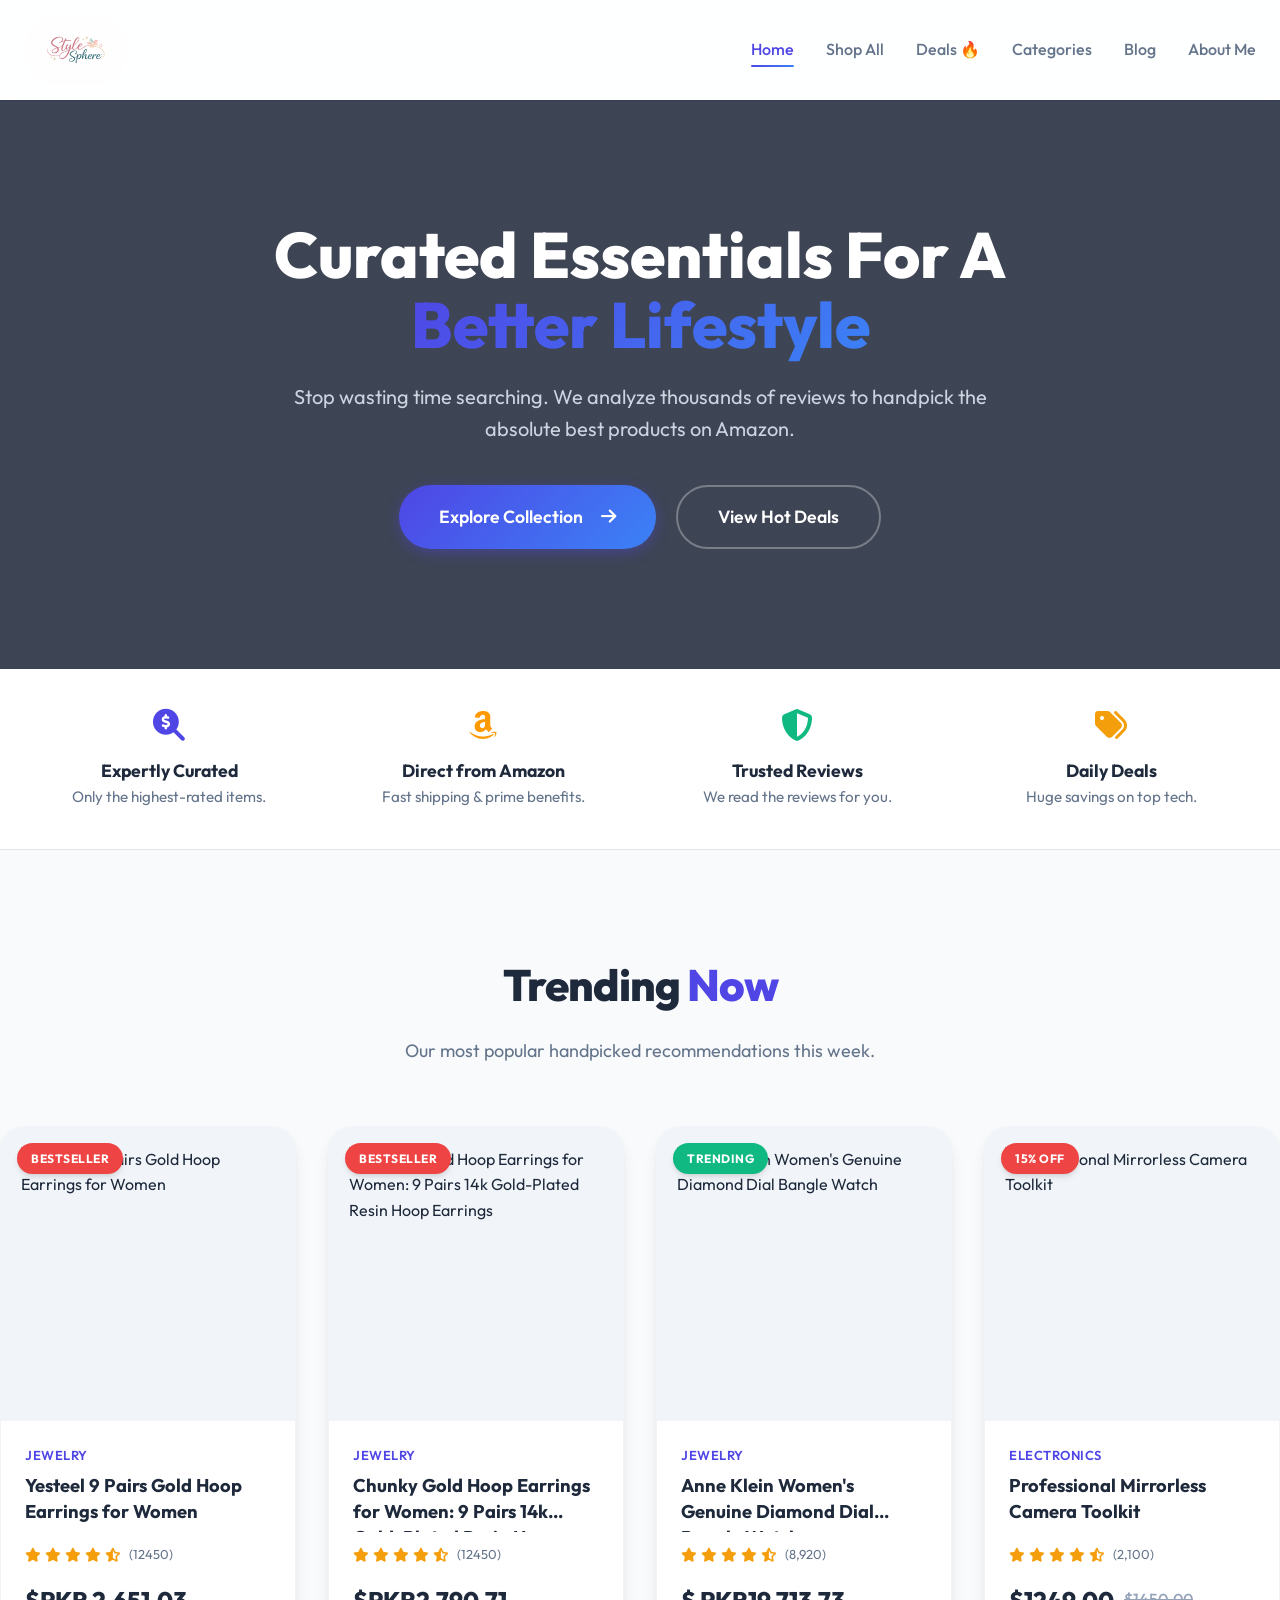
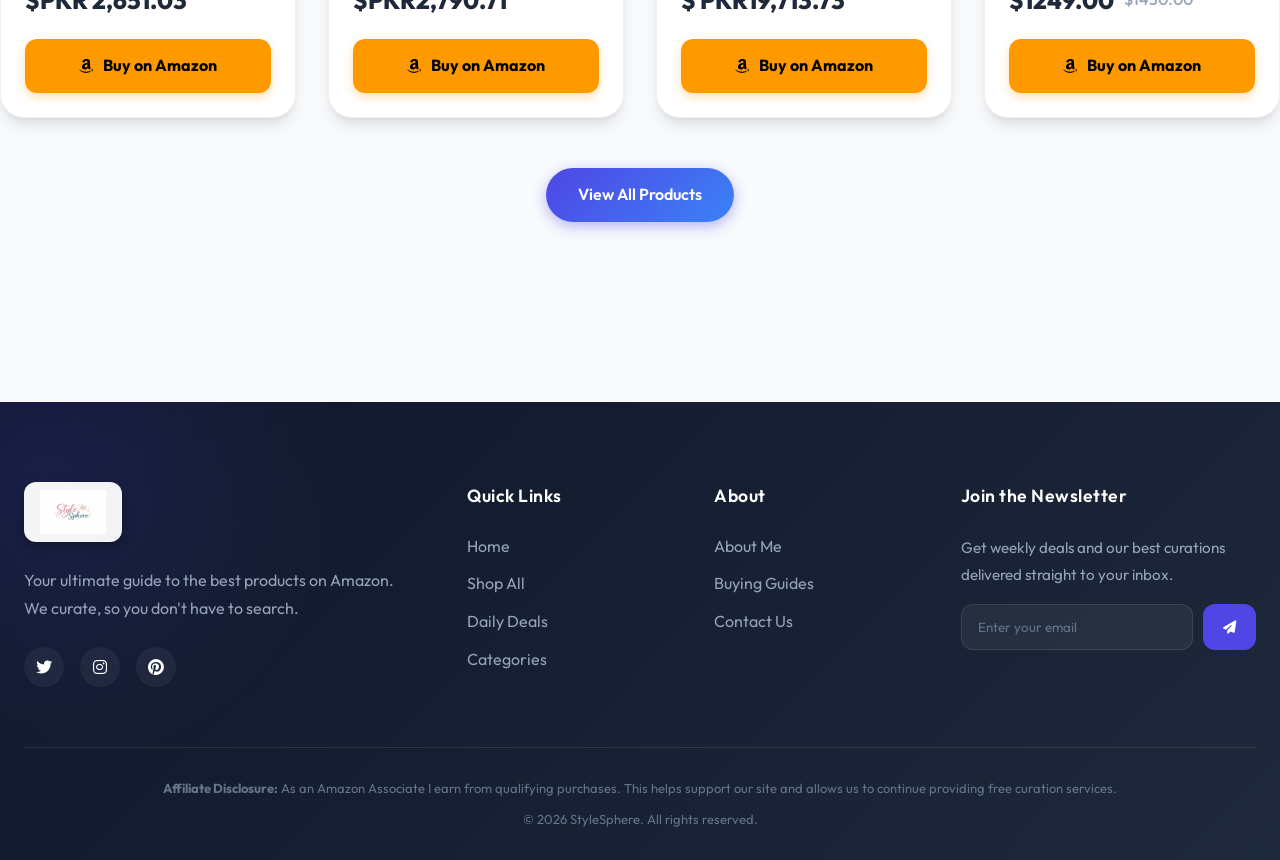
==== index.html @ 7e47451d "first commit" ====
<!DOCTYPE html>
<html lang="en">
<head>
    <meta charset="UTF-8">
    <meta name="viewport" content="width=device-width, initial-scale=1.0">
    <title>StyleSphere | Premium Amazon Curations</title>
    <meta name="description" content="Discover handpicked, top-rated products from Amazon. Expertly curated for quality, style, and value.">
    <link rel="stylesheet" href="style.css">
    <link rel="stylesheet" href="https://cdnjs.cloudflare.com/ajax/libs/font-awesome/6.4.0/css/all.min.css">
</head>
<body>
    <!-- NAVIGATION -->
    <nav>
        <div class="container nav-flex">
            <a href="index.html" class="logo-link"><img src="logo.png" alt="StyleSphere Logo" class="logo-img"></a>
            <ul class="nav-links">
                <li><a href="index.html">Home</a></li>
                <li><a href="shop.html">Shop All</a></li>
                <li><a href="deals.html">Deals 🔥</a></li>
                <li><a href="categories.html">Categories</a></li>
                <li><a href="blog.html">Blog</a></li>
                <li><a href="about.html">About Me</a></li>
            </ul>
        </div>
    </nav>

    <!-- HERO SECTION -->
    <header class="hero" style="background: linear-gradient(rgba(15,23,42,0.8), rgba(15,23,42,0.8)), url('https://images.unsplash.com/photo-1441984904996-e0b6ba687e04?auto=format&fit=crop&w=1600&q=80') center/cover; padding: 120px 0; text-align: center; color: white;">
        <div class="container" style="max-width: 800px;">
            <h1 style="font-size: 4rem; font-weight: 800; margin-bottom: 20px; line-height: 1.1;">Curated Essentials For A <span style="background: var(--gradient-primary); -webkit-background-clip: text; -webkit-text-fill-color: transparent;">Better Lifestyle</span></h1>
            <p style="font-size: 1.25rem; color: #cbd5e1; margin-bottom: 40px;">Stop wasting time searching. We analyze thousands of reviews to handpick the absolute best products on Amazon.</p>
            <div style="display: flex; gap: 20px; justify-content: center; flex-wrap: wrap;">
                <a href="shop.html" class="btn-primary" style="padding: 16px 40px; font-size: 1.1rem;">Explore Collection <i class="fas fa-arrow-right" style="margin-left: 8px;"></i></a>
                <a href="deals.html" class="btn-outline" style="padding: 16px 40px; font-size: 1.1rem; color: white; border-color: rgba(255,255,255,0.3);">View Hot Deals</a>
            </div>
        </div>
    </header>

    <!-- FEATURES STRIP -->
    <section style="background: white; border-bottom: 1px solid var(--border); padding: 40px 0;">
        <div class="container grid-4 text-center">
            <div>
                <i class="fas fa-search-dollar" style="font-size: 2rem; color: var(--primary); margin-bottom: 16px;"></i>
                <h3 style="font-weight: 700; font-size: 1.1rem;">Expertly Curated</h3>
                <p style="color: var(--text-secondary); font-size: 0.95rem;">Only the highest-rated items.</p>
            </div>
            <div>
                <i class="fab fa-amazon" style="font-size: 2rem; color: #FF9900; margin-bottom: 16px;"></i>
                <h3 style="font-weight: 700; font-size: 1.1rem;">Direct from Amazon</h3>
                <p style="color: var(--text-secondary); font-size: 0.95rem;">Fast shipping & prime benefits.</p>
            </div>
            <div>
                <i class="fas fa-shield-alt" style="font-size: 2rem; color: var(--secondary); margin-bottom: 16px;"></i>
                <h3 style="font-weight: 700; font-size: 1.1rem;">Trusted Reviews</h3>
                <p style="color: var(--text-secondary); font-size: 0.95rem;">We read the reviews for you.</p>
            </div>
            <div>
                <i class="fas fa-tags" style="font-size: 2rem; color: var(--accent); margin-bottom: 16px;"></i>
                <h3 style="font-weight: 700; font-size: 1.1rem;">Daily Deals</h3>
                <p style="color: var(--text-secondary); font-size: 0.95rem;">Huge savings on top tech.</p>
            </div>
        </div>
    </section>

    <!-- TRENDING PRODUCTS SECTION -->
    <section class="container section-padding">
        <div class="section-title">
            <h2>Trending <span>Now</span></h2>
            <p>Our most popular handpicked recommendations this week.</p>
        </div>
        
        <!-- Products will be injected here by JS -->
        <div class="grid" id="trending-products"></div>
        
        <div class="text-center mt-4" style="margin-top: 50px;">
            <a href="shop.html" class="btn-primary">View All Products</a>
        </div>
    </section>

    <!-- FOOTER -->
    <footer>
        <div class="container">
            <div class="footer-grid">
                <div class="footer-col">
                    <a href="index.html" class="logo-link"><img src="logo.png" alt="StyleSphere Logo" class="footer-logo-img"></a>
                    <p>Your ultimate guide to the best products on Amazon. We curate, so you don't have to search.</p>
                    <div class="social-links">
                        <a href="#"><i class="fab fa-twitter"></i></a>
                        <a href="#"><i class="fab fa-instagram"></i></a>
                        <a href="#"><i class="fab fa-pinterest"></i></a>
                    </div>
                </div>
                
                <div class="footer-col">
                    <h4>Quick Links</h4>
                    <div class="footer-links">
                        <a href="index.html">Home</a>
                        <a href="shop.html">Shop All</a>
                        <a href="deals.html">Daily Deals</a>
                        <a href="categories.html">Categories</a>
                    </div>
                </div>
                
                <div class="footer-col">
                    <h4>About</h4>
                    <div class="footer-links">
                        <a href="about.html">About Me</a>
                        <a href="blog.html">Buying Guides</a>
                        <a href="contact.html">Contact Us</a>
                    </div>
                </div>
                
                <div class="footer-col">
                    <h4>Join the Newsletter</h4>
                    <p style="margin-bottom: 15px; font-size: 0.95rem;">Get weekly deals and our best curations delivered straight to your inbox.</p>
                    <form class="newsletter-form">
                        <input type="email" class="custom-input" placeholder="Enter your email" required>
                        <button type="submit"><i class="fas fa-paper-plane"></i></button>
                    </form>
                </div>
            </div>
            
            <div class="disclosure">
                <p><strong>Affiliate Disclosure:</strong> As an Amazon Associate I earn from qualifying purchases. This helps support our site and allows us to continue providing free curation services.</p>
                <p style="margin-top: 10px;">&copy; 2026 StyleSphere. All rights reserved.</p>
            </div>
        </div>
    </footer>

    <!-- Scripts -->
    <script src="products.js"></script>
    <script src="scripts.js"></script>
    <script>
        // Render Trending Products
        document.addEventListener("DOMContentLoaded", () => {
            const container = document.getElementById('trending-products');
            // Take the first 4 products 
            const trending = products.slice(0, 4);
            container.innerHTML = trending.map(p => createProductCard(p)).join('');
        });
    </script>
</body>
</html>
---- style.css ----
@import url('https://fonts.googleapis.com/css2?family=Outfit:wght@300;400;500;600;700;800&display=swap');

:root {
    /* Premium Color Palette */
    --primary: #4f46e5;
    --primary-hover: #4338ca;
    --secondary: #10b981;
    --dark: #0f172a;
    --dark-surface: #1e293b;
    --light: #f8fafc;
    --text-primary: #1e293b;
    --text-secondary: #64748b;
    --white: #ffffff;
    --accent: #f59e0b;
    --border: #e2e8f0;
    
    /* Gradients */
    --gradient-primary: linear-gradient(135deg, #4f46e5 0%, #3b82f6 100%);
    --gradient-dark: linear-gradient(135deg, #0f172a 0%, #1e293b 100%);
    
    /* Shadows - Soft and modern */
    --shadow-sm: 0 1px 2px 0 rgb(0 0 0 / 0.05);
    --shadow-md: 0 4px 6px -1px rgb(0 0 0 / 0.1), 0 2px 4px -2px rgb(0 0 0 / 0.1);
    --shadow-lg: 0 10px 15px -3px rgb(0 0 0 / 0.1), 0 4px 6px -4px rgb(0 0 0 / 0.1);
    --shadow-premium: 0 20px 25px -5px rgb(0 0 0 / 0.1), 0 8px 10px -6px rgb(0 0 0 / 0.1);
    --shadow-hover: 0 25px 50px -12px rgb(0 0 0 / 0.25);
    
    /* Glassmorphism */
    --glass-bg: rgba(255, 255, 255, 0.85);
    --glass-border: rgba(255, 255, 255, 0.4);
    --glass-blur: blur(12px);

    /* Transitions */
    --transition-fast: 0.2s ease;
    --transition-normal: 0.3s cubic-bezier(0.4, 0, 0.2, 1);
    --transition-slow: 0.5s cubic-bezier(0.4, 0, 0.2, 1);
}

* { 
    margin: 0; 
    padding: 0; 
    box-sizing: border-box; 
    scroll-behavior: smooth;
}

body { 
    font-family: 'Outfit', sans-serif; 
    background: var(--light); 
    color: var(--text-primary); 
    line-height: 1.6;
    overflow-x: hidden;
}

.container { 
    max-width: 1280px; 
    margin: 0 auto; 
    padding: 0 24px; 
}

a { 
    text-decoration: none; 
    color: inherit; 
    transition: var(--transition-normal); 
}

ul { 
    list-style: none; 
}

img {
    max-width: 100%;
    height: auto;
    display: block;
}

/* =========================================
   NAVIGATION (Glassmorphism)
========================================= */
nav { 
    background: var(--glass-bg); 
    backdrop-filter: var(--glass-blur);
    -webkit-backdrop-filter: var(--glass-blur);
    border-bottom: 1px solid var(--glass-border);
    height: 100px; /* Increased height to fit the logo */
    display: flex; 
    align-items: center; 
    position: sticky; 
    top: 0; 
    z-index: 1000; 
    box-shadow: var(--shadow-sm); 
    transition: var(--transition-normal);
}

.nav-flex { 
    display: flex; 
    justify-content: space-between; 
    align-items: center; 
    width: 100%; 
}

.logo-link { 
    display: flex; 
    align-items: center; 
}
.logo-img { 
    height: 70px;
    width: auto; 
    object-fit: contain;
    background: transparent;
    border-radius: 50px; /* soft edges */
}


.footer-logo-img {
    height: 60px;
    width: auto;
    object-fit: contain;
    margin-bottom: 24px;
    background: rgba(255, 255, 255, 0.95);
    padding: 8px 16px;
    border-radius: 12px;
    box-shadow: 0 4px 10px rgba(0,0,0,0.3);
}

.nav-links { 
    display: flex; 
    gap: 32px; 
    align-items: center;
}

.nav-links li a { 
    font-weight: 500; 
    font-size: 16px; 
    color: var(--text-secondary);
    position: relative;
    padding: 8px 0;
}

.nav-links li a::after {
    content: '';
    position: absolute;
    bottom: 0;
    left: 0;
    width: 0;
    height: 2px;
    background: var(--gradient-primary);
    transition: var(--transition-normal);
    border-radius: 2px;
}

.nav-links li a:hover,
.nav-links li a.active { 
    color: var(--primary); 
}

.nav-links li a:hover::after,
.nav-links li a.active::after {
    width: 100%;
}

/* Mobile Menu Button (Hidden by default) */
.mobile-menu-btn {
    display: none;
    font-size: 24px;
    color: var(--dark);
    cursor: pointer;
    background: none;
    border: none;
}

/* =========================================
   BUTTONS
========================================= */
.btn-primary { 
    background: var(--gradient-primary); 
    color: var(--white); 
    padding: 14px 32px; 
    border-radius: 999px; /* Pill shape */
    font-weight: 600; 
    font-size: 16px;
    display: inline-flex; 
    align-items: center;
    justify-content: center;
    gap: 10px;
    box-shadow: 0 4px 14px rgba(79, 70, 229, 0.4); 
    transition: var(--transition-normal);
    border: none;
    cursor: pointer;
}

.btn-primary:hover {
    transform: translateY(-2px);
    box-shadow: 0 8px 25px rgba(79, 70, 229, 0.5);
    color: var(--white);
}

.btn-amazon { 
    background: #FF9900; 
    color: #000; 
    font-weight: 700; 
    text-align: center; 
    display: flex;
    align-items: center;
    justify-content: center;
    gap: 10px;
    padding: 14px 20px; 
    border-radius: 12px; 
    transition: var(--transition-normal);
    box-shadow: 0 4px 10px rgba(255, 153, 0, 0.3);
}

.btn-amazon:hover {
    background: #e68a00;
    transform: translateY(-2px);
    box-shadow: 0 6px 15px rgba(255, 153, 0, 0.4);
}

.btn-outline {
    background: transparent;
    color: var(--primary);
    border: 2px solid var(--primary);
    padding: 12px 28px;
    border-radius: 999px;
    font-weight: 600;
    transition: var(--transition-normal);
}

.btn-outline:hover {
    background: var(--primary);
    color: var(--white);
}

/* =========================================
   COMMON SECTIONS & TYPOGRAPHY
========================================= */
.section-padding { 
    padding: 100px 0; 
}

.section-title { 
    text-align: center; 
    margin-bottom: 60px; 
}

.section-title h2,
.section-title h1 { 
    font-size: 2.75rem; 
    color: var(--text-primary); 
    margin-bottom: 16px; 
    font-weight: 800;
    letter-spacing: -1px;
}

.section-title h2 span,
.section-title h1 span {
    color: var(--primary);
}

.section-title p {
    font-size: 1.125rem;
    color: var(--text-secondary);
    max-width: 600px;
    margin: 0 auto;
}

/* =========================================
   GRID SYSTEM
========================================= */
.grid { 
    display: grid; 
    grid-template-columns: repeat(auto-fill, minmax(280px, 1fr)); 
    gap: 32px; 
}

.grid-3 {
    display: grid;
    grid-template-columns: repeat(3, 1fr);
    gap: 32px;
}

.grid-4 {
    display: grid;
    grid-template-columns: repeat(4, 1fr);
    gap: 24px;
}

/* =========================================
   PRODUCT CARDS (Premium UI)
========================================= */
.card { 
    background: var(--white); 
    border-radius: 24px; 
    overflow: hidden; 
    box-shadow: var(--shadow-lg); 
    border: 1px solid rgba(226, 232, 240, 0.5); 
    position: relative; 
    transition: var(--transition-normal); 
    display: flex;
    flex-direction: column;
    height: 100%;
}

.card:hover { 
    transform: translateY(-12px); 
    box-shadow: var(--shadow-hover);
}

.card-img-wrapper {
    position: relative;
    padding-top: 100%; /* 1:1 Aspect Ratio */
    overflow: hidden;
    background: #f1f5f9;
}

.card-img-wrapper img { 
    position: absolute;
    top: 0;
    left: 0;
    width: 100%; 
    height: 100%; 
    object-fit: contain; /* Don't crop product images */
    padding: 20px;
    transition: transform 0.6s cubic-bezier(0.4, 0, 0.2, 1);
}

.card:hover .card-img-wrapper img {
    transform: scale(1.08); /* Smooth zoom on hover */
}

.badge {
    position: absolute;
    top: 16px;
    left: 16px;
    background: var(--gradient-primary);
    color: white;
    padding: 6px 14px;
    border-radius: 999px;
    font-size: 12px;
    font-weight: 700;
    letter-spacing: 0.5px;
    text-transform: uppercase;
    z-index: 10;
    box-shadow: var(--shadow-md);
}

.badge.sale { background: #ef4444; }
.badge.new { background: var(--secondary); }

.card-content { 
    padding: 24px; 
    display: flex;
    flex-direction: column;
    flex-grow: 1; /* Push button to bottom */
}

.card-cat { 
    font-size: 13px; 
    font-weight: 600; 
    color: var(--primary); 
    text-transform: uppercase; 
    margin-bottom: 8px; 
    display: block; 
    letter-spacing: 0.5px;
}

.card-title { 
    font-size: 1.15rem; 
    font-weight: 700; 
    margin-bottom: 12px; 
    color: var(--text-primary);
    line-height: 1.4;
    display: -webkit-box;
    -webkit-line-clamp: 2; /* Truncate after 2 lines */
    line-clamp: 2;
    -webkit-box-orient: vertical;  
    overflow: hidden;
    height: 3.2em; /* Fixed height for alignment */
}

.card-title:hover {
    color: var(--primary);
}

.rating { 
    color: var(--accent); 
    font-size: 14px; 
    margin-bottom: 16px; 
    display: flex;
    align-items: center;
    gap: 4px;
}

.rating-count {
    color: var(--text-secondary);
    font-size: 13px;
    margin-left: 4px;
}

.card-bottom {
    margin-top: auto; /* Push to bottom of card */
}

.price-wrapper {
    display: flex;
    align-items: center;
    gap: 10px;
    margin-bottom: 20px;
}

.price { 
    font-size: 1.5rem; 
    font-weight: 800; 
    color: var(--text-primary); 
}

.price-old {
    font-size: 1rem;
    color: #94a3b8;
    text-decoration: line-through;
    font-weight: 500;
}

/* =========================================
   FOOTER (Dark Premium)
========================================= */
footer { 
    background: var(--gradient-dark); 
    color: var(--white); 
    padding: 80px 0 30px; 
    margin-top: 80px; 
    position: relative;
    overflow: hidden;
}

/* Subtle background glowing effect */
footer::before {
    content: '';
    position: absolute;
    top: -50%;
    left: -20%;
    width: 600px;
    height: 600px;
    background: radial-gradient(circle, rgba(79,70,229,0.15) 0%, rgba(15,23,42,0) 70%);
    border-radius: 50%;
    pointer-events: none;
}

.footer-grid { 
    display: grid; 
    grid-template-columns: 2fr 1fr 1fr 1.5fr; 
    gap: 50px; 
    position: relative;
    z-index: 1;
}

.footer-col h4 {
    font-size: 1.1rem;
    font-weight: 600;
    margin-bottom: 24px;
    color: var(--white);
    letter-spacing: 0.5px;
}

.footer-col p {
    color: #94a3b8;
    line-height: 1.8;
}

.footer-links {
    display: flex;
    flex-direction: column;
    gap: 12px;
}

.footer-links a {
    color: #94a3b8;
    transition: var(--transition-fast);
}

.footer-links a:hover {
    color: var(--primary);
    transform: translateX(5px);
}

/* Custom Input */
.custom-input {
    width: 100%;
    padding: 14px 16px;
    border-radius: 12px;
    border: 1px solid rgba(255,255,255,0.1);
    background: rgba(255,255,255,0.05);
    color: white;
    font-family: 'Outfit', sans-serif;
    outline: none;
    transition: var(--transition-normal);
}

.custom-input::placeholder {
    color: #64748b;
}

.custom-input:focus {
    border-color: var(--primary);
    background: rgba(255,255,255,0.1);
    box-shadow: 0 0 0 4px rgba(79, 70, 229, 0.2);
}

.newsletter-form {
    display: flex;
    gap: 10px;
    margin-top: 16px;
}

.newsletter-form button {
    padding: 14px 20px;
    border-radius: 12px;
    border: none;
    background: var(--primary);
    color: white;
    cursor: pointer;
    transition: var(--transition-fast);
}

.newsletter-form button:hover {
    background: var(--primary-hover);
}

.social-links {
    display: flex;
    gap: 16px;
    margin-top: 24px;
}

.social-links a {
    display: flex;
    align-items: center;
    justify-content: center;
    width: 40px;
    height: 40px;
    border-radius: 50%;
    background: rgba(255,255,255,0.05);
    color: white;
    transition: var(--transition-normal);
}

.social-links a:hover {
    background: var(--primary);
    transform: translateY(-3px);
}

.disclosure { 
    border-top: 1px solid rgba(255,255,255,0.1); 
    margin-top: 60px; 
    padding-top: 30px; 
    font-size: 13px; 
    text-align: center; 
    color: #64748b;
    line-height: 1.6;
}

/* =========================================
   UTILITIES
========================================= */
.text-center { text-align: center; }
.mb-1 { margin-bottom: 8px; }
.mb-2 { margin-bottom: 16px; }
.mb-3 { margin-bottom: 24px; }
.mb-4 { margin-bottom: 32px; }
.mt-4 { margin-top: 32px; }


/* =========================================
   RESPONSIVE DESIGN (Media Queries)
========================================= */
@media (max-width: 1024px) {
    .grid-4 { grid-template-columns: repeat(2, 1fr); }
    .footer-grid { grid-template-columns: 1fr 1fr; }
}

@media (max-width: 768px) {
    .nav-links { 
        display: none; /* Hide default nav on mobile */
    }
    .mobile-menu-btn {
        display: block;
    }
    
    .section-padding { padding: 60px 0; }
    
    .section-title h2,
    .section-title h1 { 
        font-size: 2rem; 
    }
    
    .grid-3 { grid-template-columns: 1fr; }
    
    /* Mobile Menu Active State */
    .nav-links.active {
        display: flex;
        flex-direction: column;
        position: absolute;
        top: 100px;
        left: 0;
        width: 100%;
        background: var(--white);
        padding: 20px;
        box-shadow: var(--shadow-lg);
        border-top: 1px solid var(--border);
    }
}

@media (max-width: 480px) {
    .grid { grid-template-columns: 1fr; }
    .footer-grid { grid-template-columns: 1fr; gap: 40px;}
    .newsletter-form { flex-direction: column; }
}
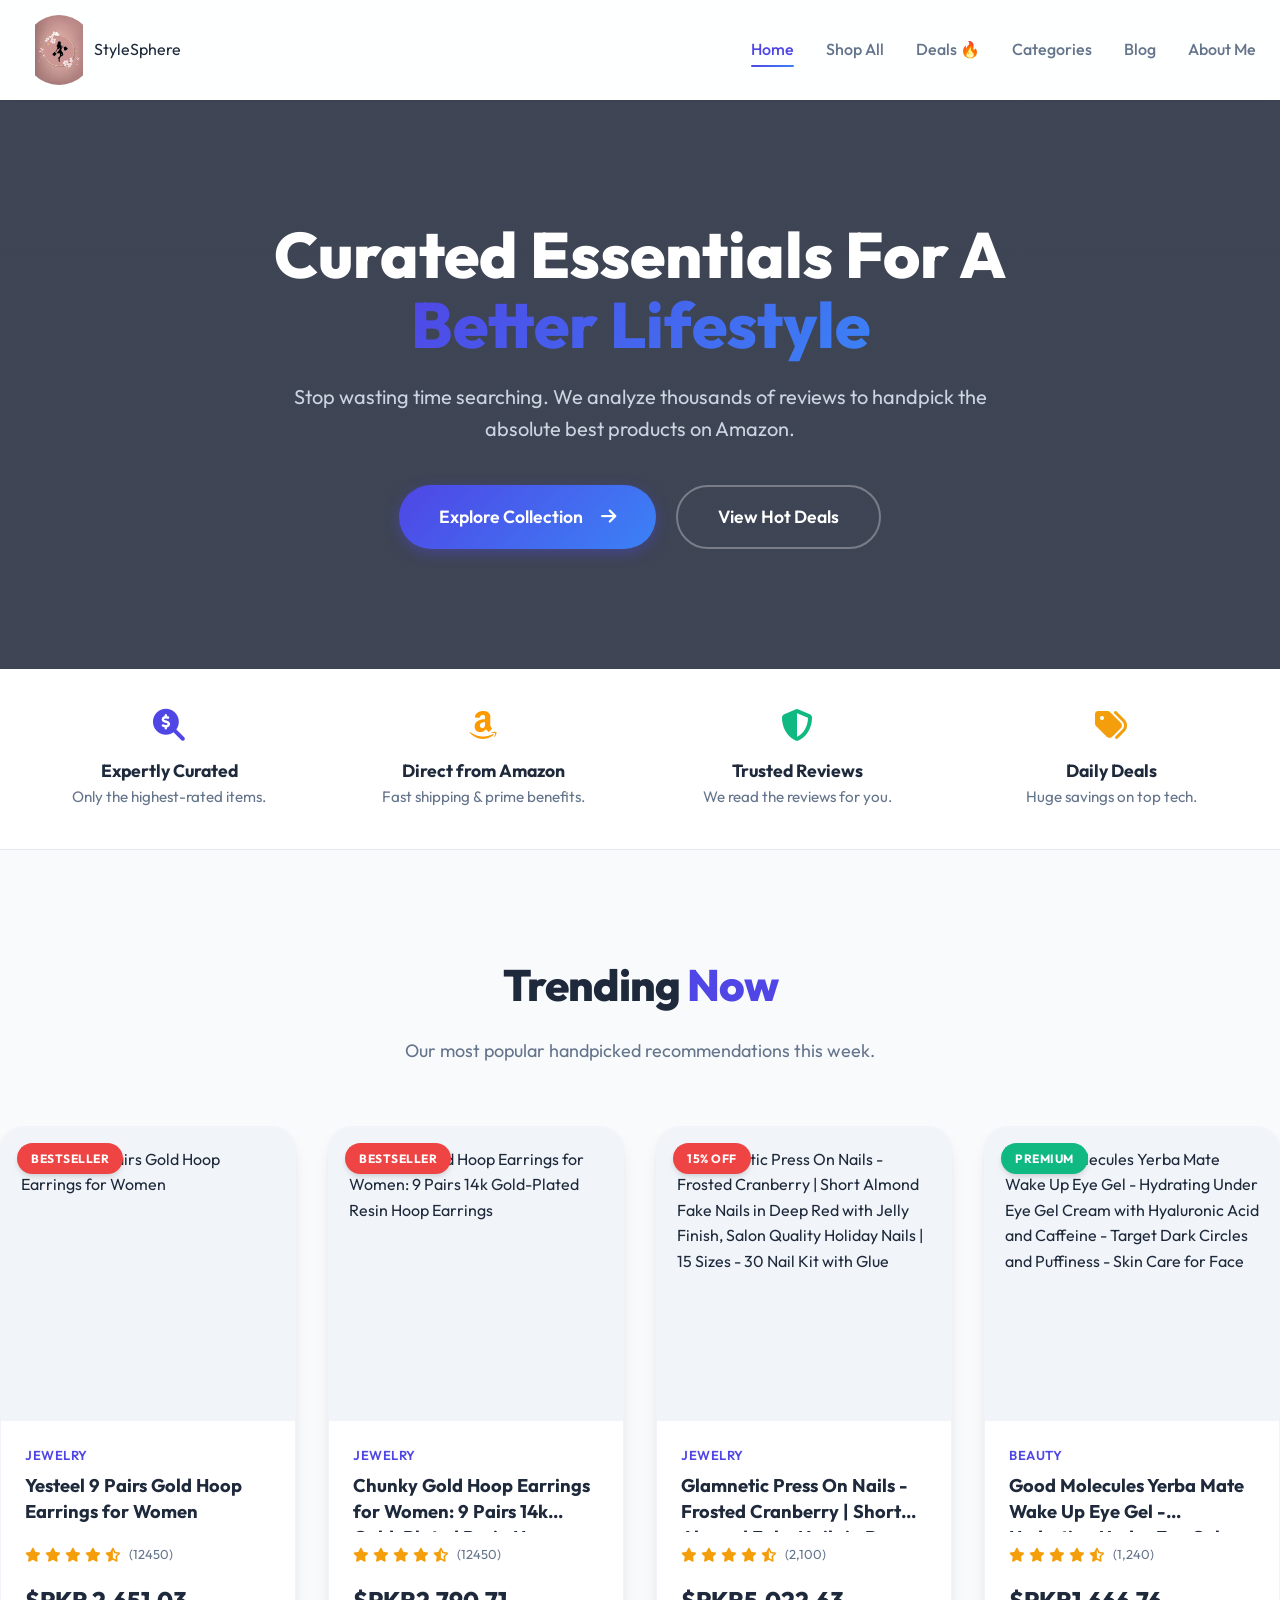
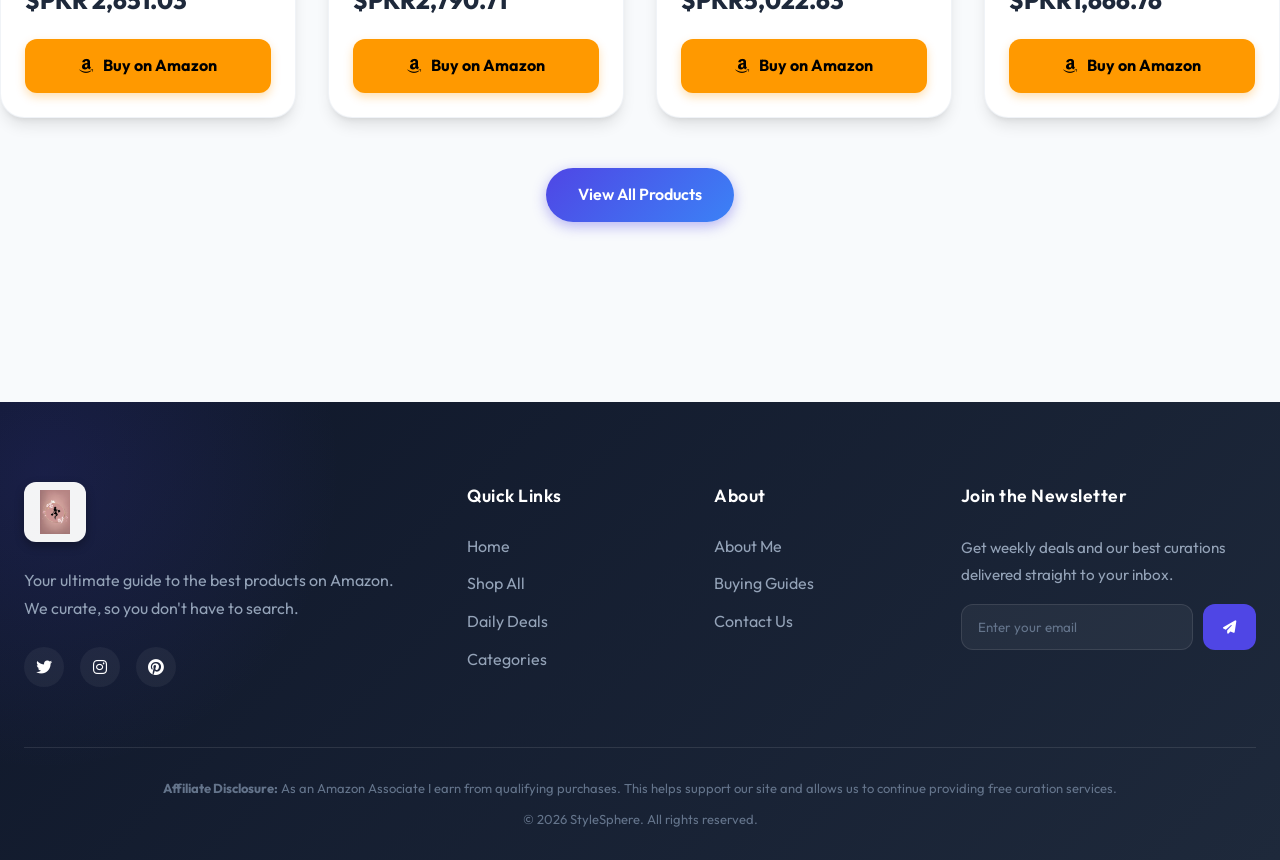
==== commit 366573a8: "Updated product section with new baby dress" ====
--- a/index.html
+++ b/index.html
@@ -12,7 +12,7 @@
     <!-- NAVIGATION -->
     <nav>
         <div class="container nav-flex">
-            <a href="index.html" class="logo-link"><img src="logo.png" alt="StyleSphere Logo" class="logo-img"></a>
+            <a href="index.html" class="logo-link"><img src="logo.jpeg" alt="StyleSphere Logo" class="logo-img">StyleSphere</a>
             <ul class="nav-links">
                 <li><a href="index.html">Home</a></li>
                 <li><a href="shop.html">Shop All</a></li>
@@ -82,7 +82,7 @@
         <div class="container">
             <div class="footer-grid">
                 <div class="footer-col">
-                    <a href="index.html" class="logo-link"><img src="logo.png" alt="StyleSphere Logo" class="footer-logo-img"></a>
+                    <a href="index.html" class="logo-link"><img src="logo.jpeg" alt="StyleSphere Logo" class="footer-logo-img"></a>
                     <p>Your ultimate guide to the best products on Amazon. We curate, so you don't have to search.</p>
                     <div class="social-links">
                         <a href="#"><i class="fab fa-twitter"></i></a>
--- a/style.css
+++ b/style.css
@@ -104,7 +104,7 @@
 }
 .logo-img { 
     height: 70px;
-    width: auto; 
+    width: 70px; 
     object-fit: contain;
     background: transparent;
     border-radius: 50px; /* soft edges */
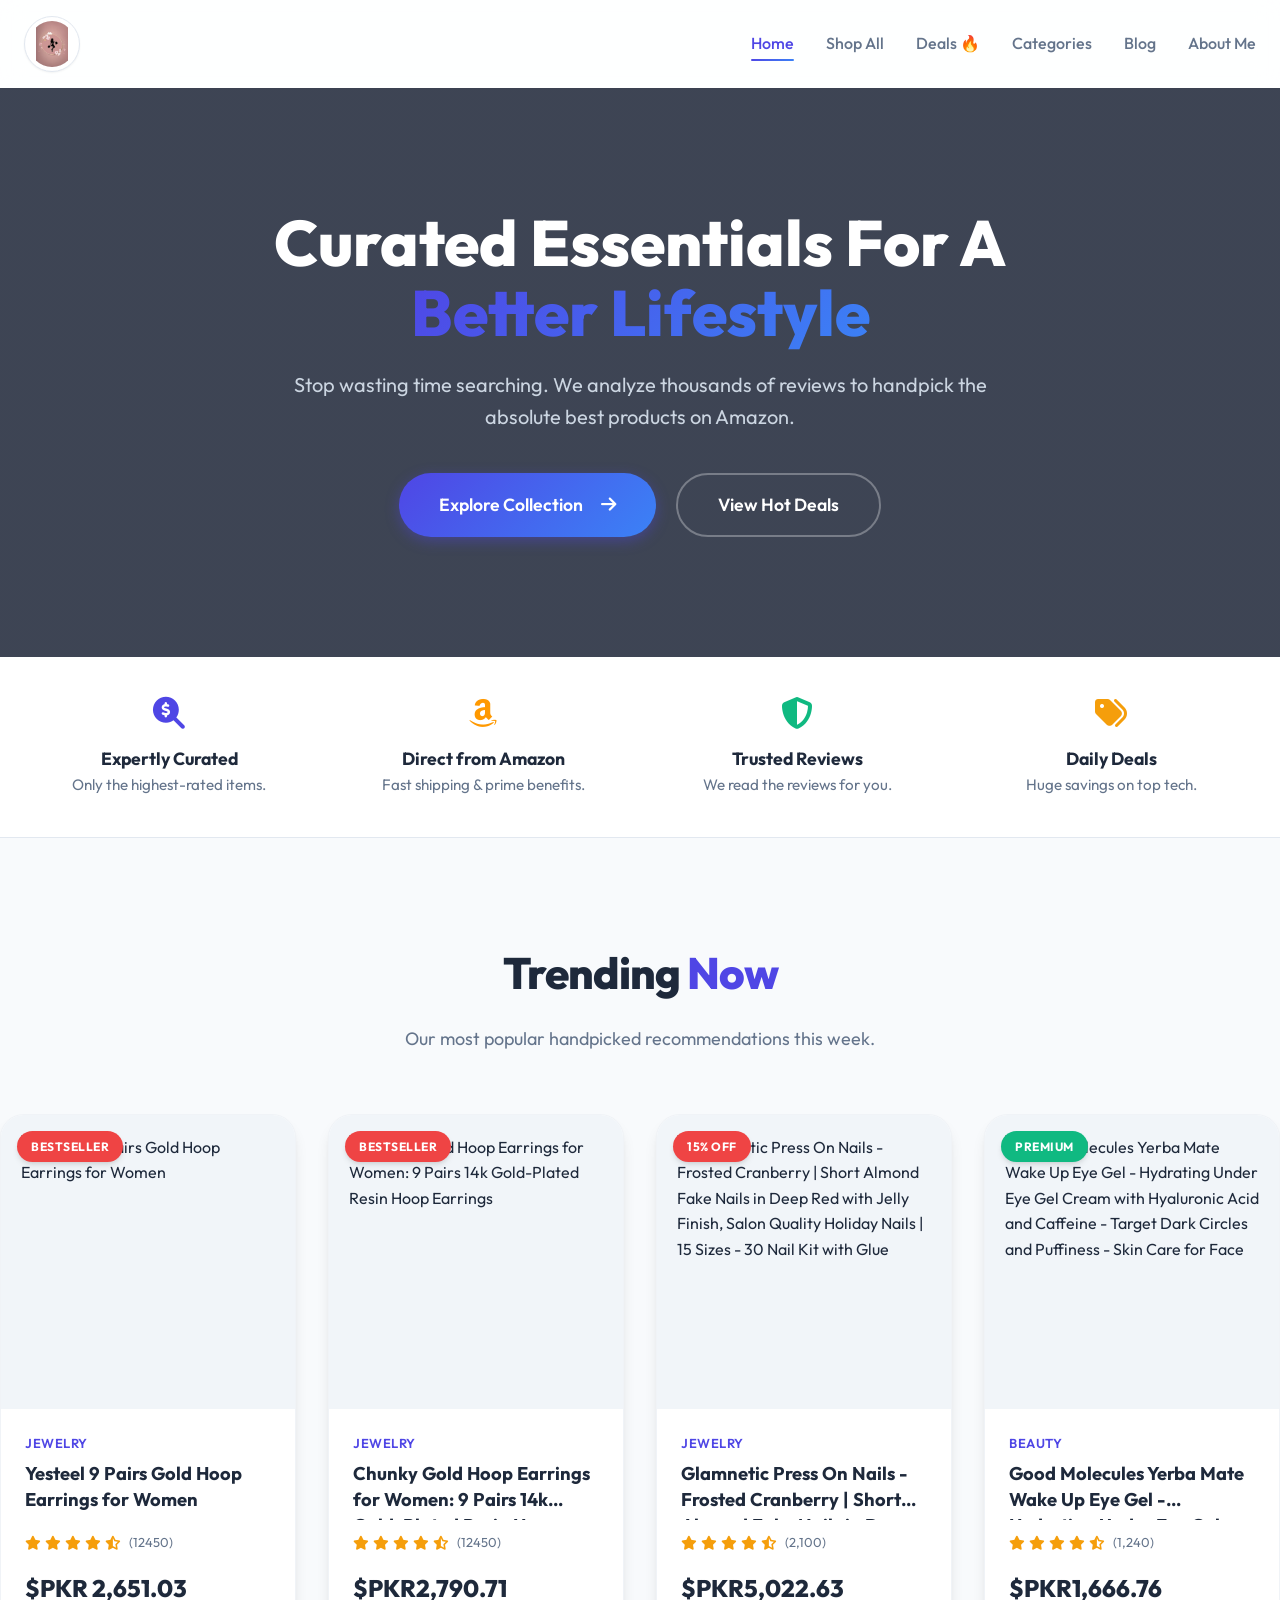
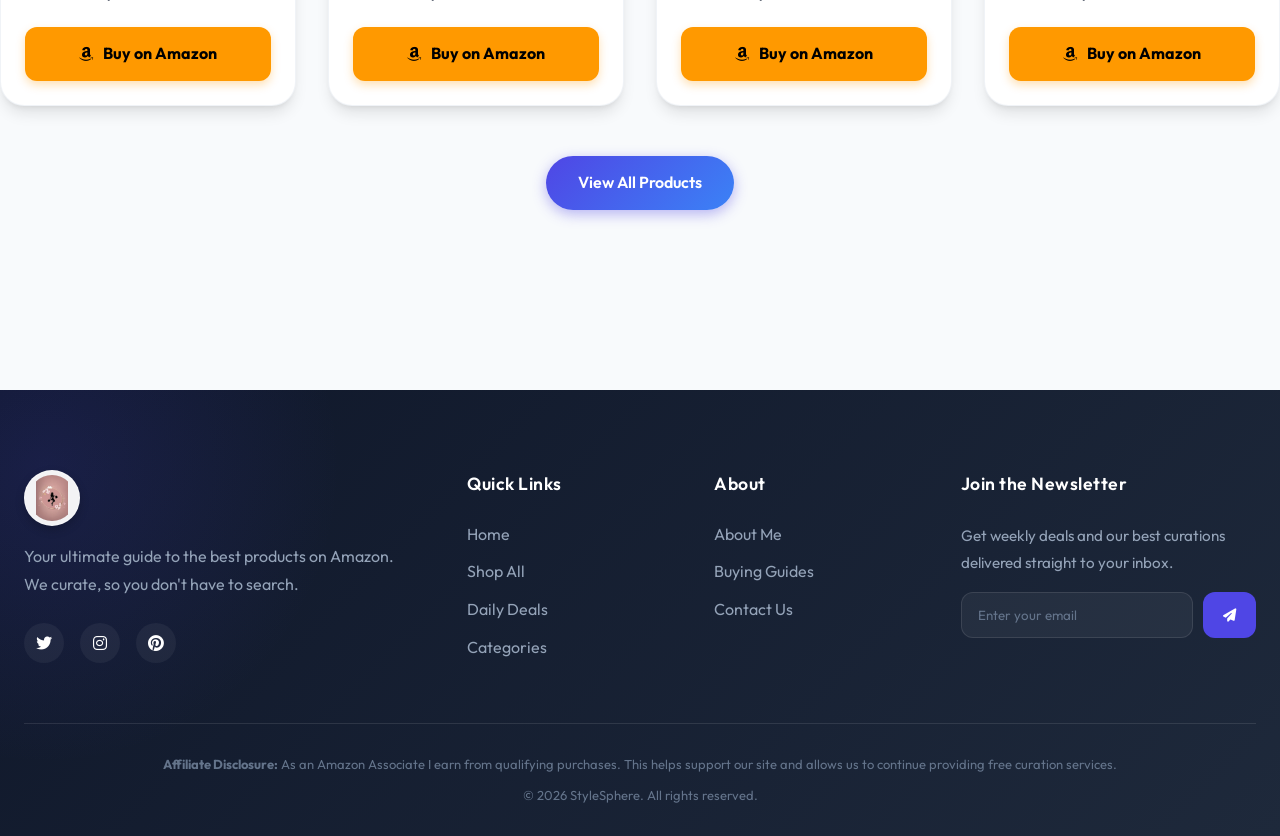
==== commit 0b6cf970: "Updated product section with new baby dress" ====
--- a/index.html
+++ b/index.html
@@ -12,7 +12,7 @@
     <!-- NAVIGATION -->
     <nav>
         <div class="container nav-flex">
-            <a href="index.html" class="logo-link"><img src="logo.jpeg" alt="StyleSphere Logo" class="logo-img">StyleSphere</a>
+            <a href="index.html" class="logo-link"><img src="logo.jpeg" alt="StyleSphere Logo" class="logo-img"></a>
             <ul class="nav-links">
                 <li><a href="index.html">Home</a></li>
                 <li><a href="shop.html">Shop All</a></li>
--- a/style.css
+++ b/style.css
@@ -81,7 +81,7 @@
     backdrop-filter: var(--glass-blur);
     -webkit-backdrop-filter: var(--glass-blur);
     border-bottom: 1px solid var(--glass-border);
-    height: 100px; /* Increased height to fit the logo */
+    height: 88px;
     display: flex; 
     align-items: center; 
     position: sticky; 
@@ -101,25 +101,33 @@
 .logo-link { 
     display: flex; 
     align-items: center; 
+    gap: 10px;
+    font-size: 1.1rem;
+    font-weight: 700;
+    color: var(--text-primary);
 }
 .logo-img { 
-    height: 70px;
-    width: 70px; 
+    height: 56px;
+    width: 56px; 
     object-fit: contain;
-    background: transparent;
-    border-radius: 50px; /* soft edges */
+    border-radius: 50%;
+    background: #ffffff;
+    border: 1px solid var(--border);
+    padding: 4px;
+    box-shadow: var(--shadow-sm);
 }
 
 
 .footer-logo-img {
-    height: 60px;
-    width: auto;
+    height: 56px;
+    width: 56px;
     object-fit: contain;
-    margin-bottom: 24px;
+    margin-bottom: 16px;
     background: rgba(255, 255, 255, 0.95);
-    padding: 8px 16px;
-    border-radius: 12px;
-    box-shadow: 0 4px 10px rgba(0,0,0,0.3);
+    padding: 4px;
+    border-radius: 50%;
+    border: 1px solid rgba(255,255,255,0.35);
+    box-shadow: 0 4px 10px rgba(0,0,0,0.2);
 }
 
 .nav-links { 
@@ -578,6 +586,11 @@
 }
 
 @media (max-width: 768px) {
+    nav { height: 80px; }
+    .logo-img {
+        width: 48px;
+        height: 48px;
+    }
     .nav-links { 
         display: none; /* Hide default nav on mobile */
     }
@@ -599,7 +612,7 @@
         display: flex;
         flex-direction: column;
         position: absolute;
-        top: 100px;
+        top: 80px;
         left: 0;
         width: 100%;
         background: var(--white);
